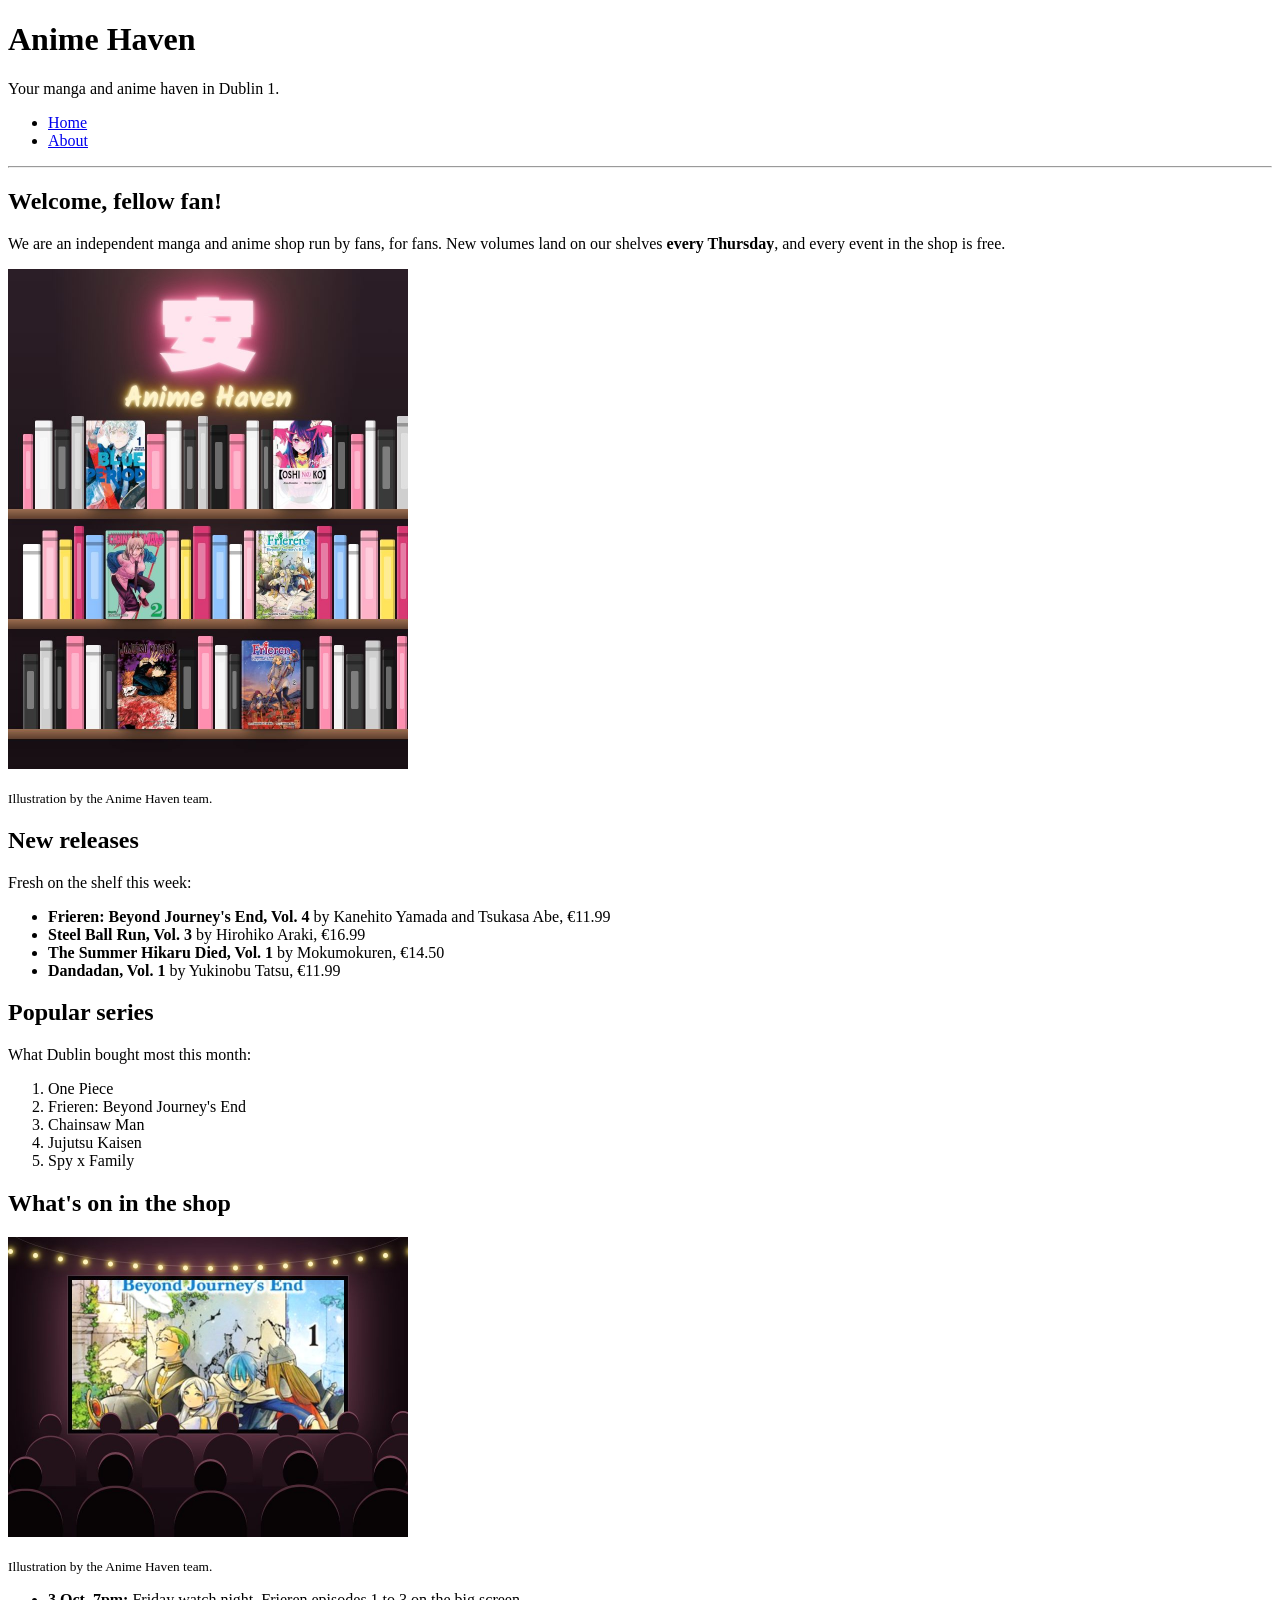
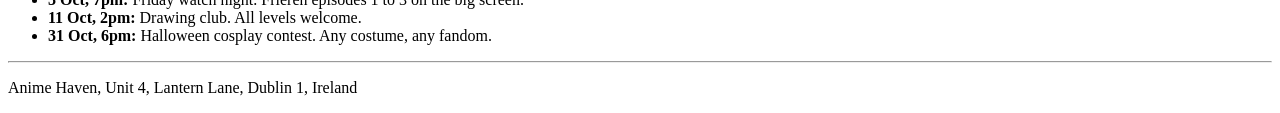
==== index.html @ 0c3c497f "Initial Commit" ====
<!DOCTYPE html>
<html lang="en">
<head>
  <meta charset="utf-8">
  <meta name="viewport" content="width=device-width, initial-scale=1">
  <title>Anime Haven | Manga and anime shop in Dublin</title>
</head>
<body>

  <!-- Header and main menu (same on both pages) -->
  <header>
    <h1>Anime Haven</h1>
    <p>Your manga and anime haven in Dublin 1.</p>
    <nav>
      <ul>
        <li><a href="index.html">Home</a></li>
        <li><a href="about.html">About</a></li>
      </ul>
    </nav>
  </header>

  <hr>

  <main>
    <!-- Welcome -->
    <section>
      <h2>Welcome, fellow fan!</h2>
      <p>We are an independent manga and anime shop run by fans, for fans. New volumes land on our shelves <strong>every Thursday</strong>, and every event in the shop is free.</p>
      <img src="images/shop.jpg" alt="anime haven shelf" width="400">
      <p><small>Illustration by the Anime Haven team.</small></p>
    </section>

    <!-- New releases -->
    <section>
      <h2>New releases</h2>
      <p>Fresh on the shelf this week:</p>
      <ul>
        <li><strong>Frieren: Beyond Journey's End, Vol. 4</strong> by Kanehito Yamada and Tsukasa Abe, €11.99</li>
        <li><strong>Steel Ball Run, Vol. 3</strong> by Hirohiko Araki, €16.99</li>
        <li><strong>The Summer Hikaru Died, Vol. 1</strong> by Mokumokuren, €14.50</li>
        <li><strong>Dandadan, Vol. 1</strong> by Yukinobu Tatsu, €11.99</li>
      </ul>
    </section>

    <!-- Popular series -->
    <section>
      <h2>Popular series</h2>
      <p>What Dublin bought most this month:</p>
      <ol>
        <li>One Piece</li>
        <li>Frieren: Beyond Journey's End</li>
        <li>Chainsaw Man</li>
        <li>Jujutsu Kaisen</li>
        <li>Spy x Family</li>
      </ol>
    </section>

    <!-- Events -->
    <section>
      <h2>What's on in the shop</h2>
      <img src="images/watch-night.jpg" alt="fans watching on big screen" width="400">
      <p><small>Illustration by the Anime Haven team.</small></p>
      <ul>
        <li><strong>3 Oct, 7pm:</strong> Friday watch night. Frieren episodes 1 to 3 on the big screen.</li>
        <li><strong>11 Oct, 2pm:</strong> Drawing club. All levels welcome.</li>
        <li><strong>31 Oct, 6pm:</strong> Halloween cosplay contest. Any costume, any fandom.</li>
      </ul>
    </section>
  </main>

  <hr>

  <footer>
    <p>Anime Haven, Unit 4, Lantern Lane, Dublin 1, Ireland</p>
  </footer>

</body>
</html>
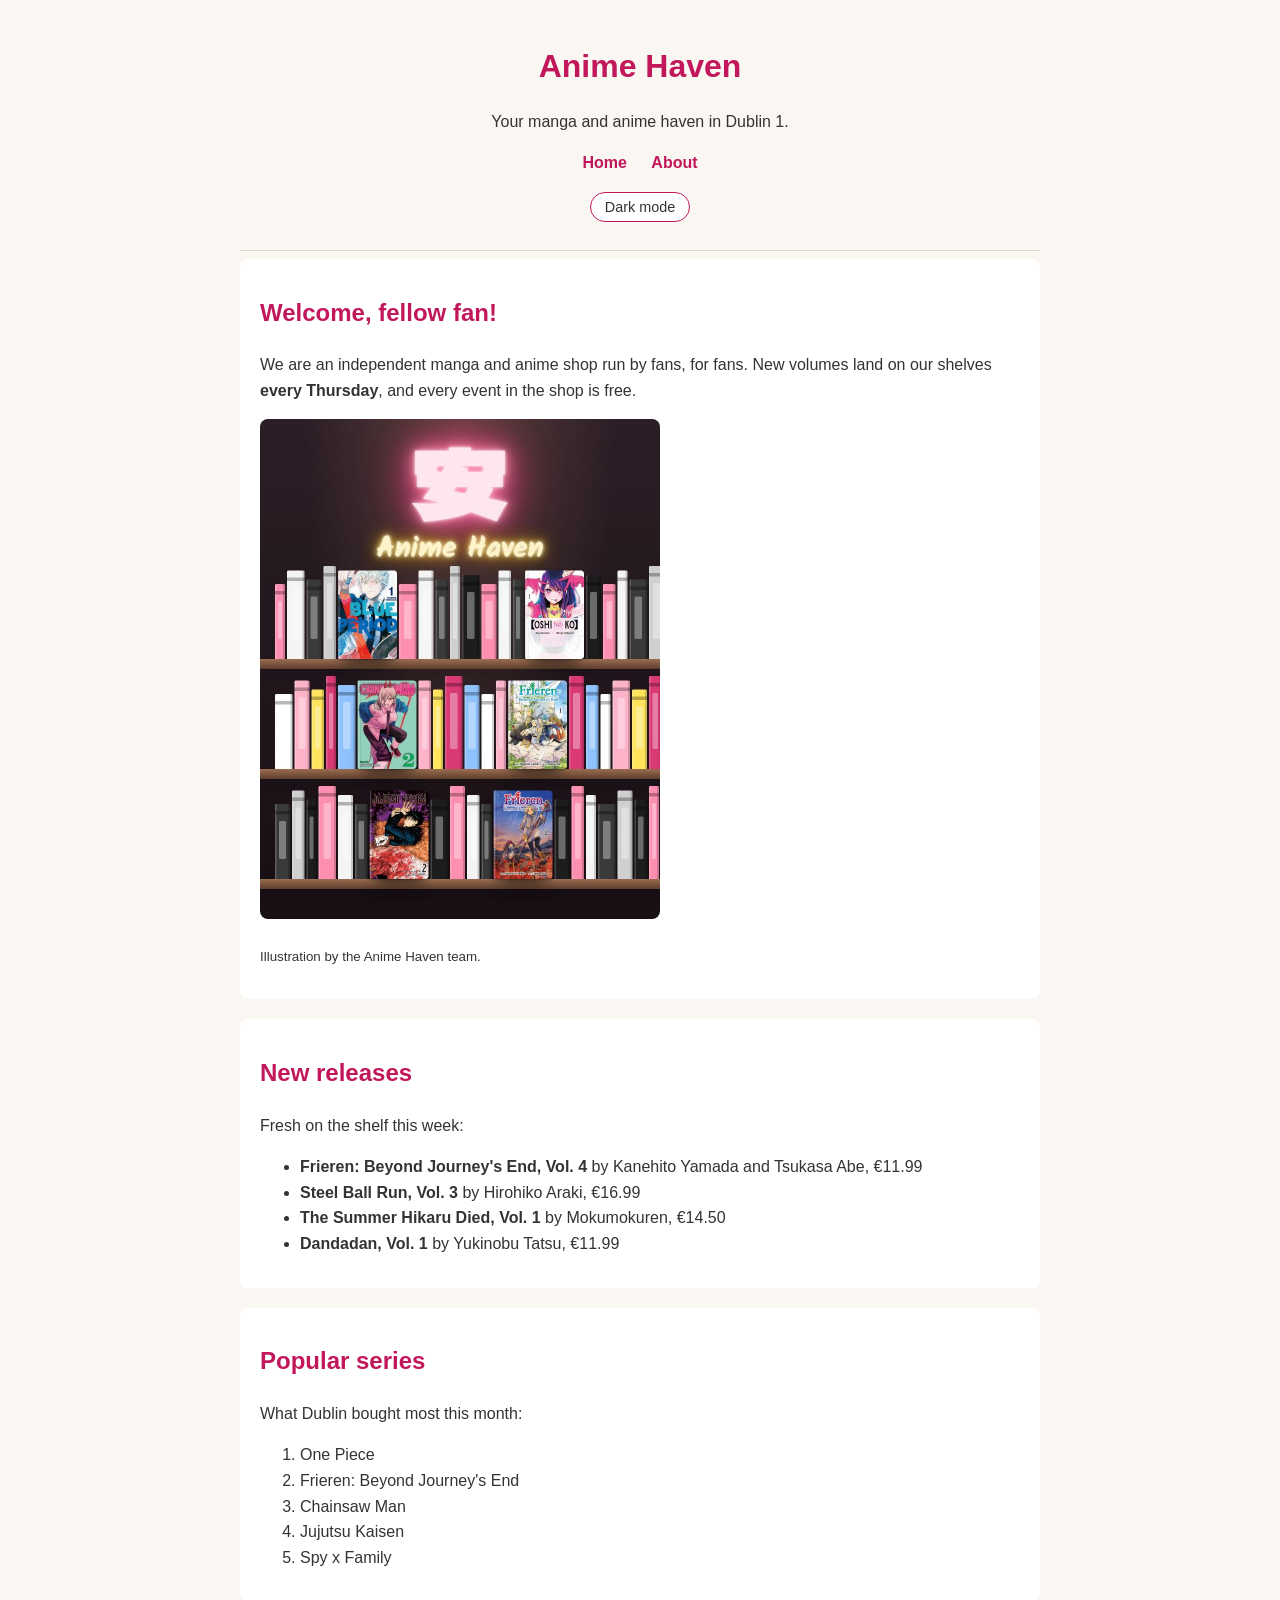
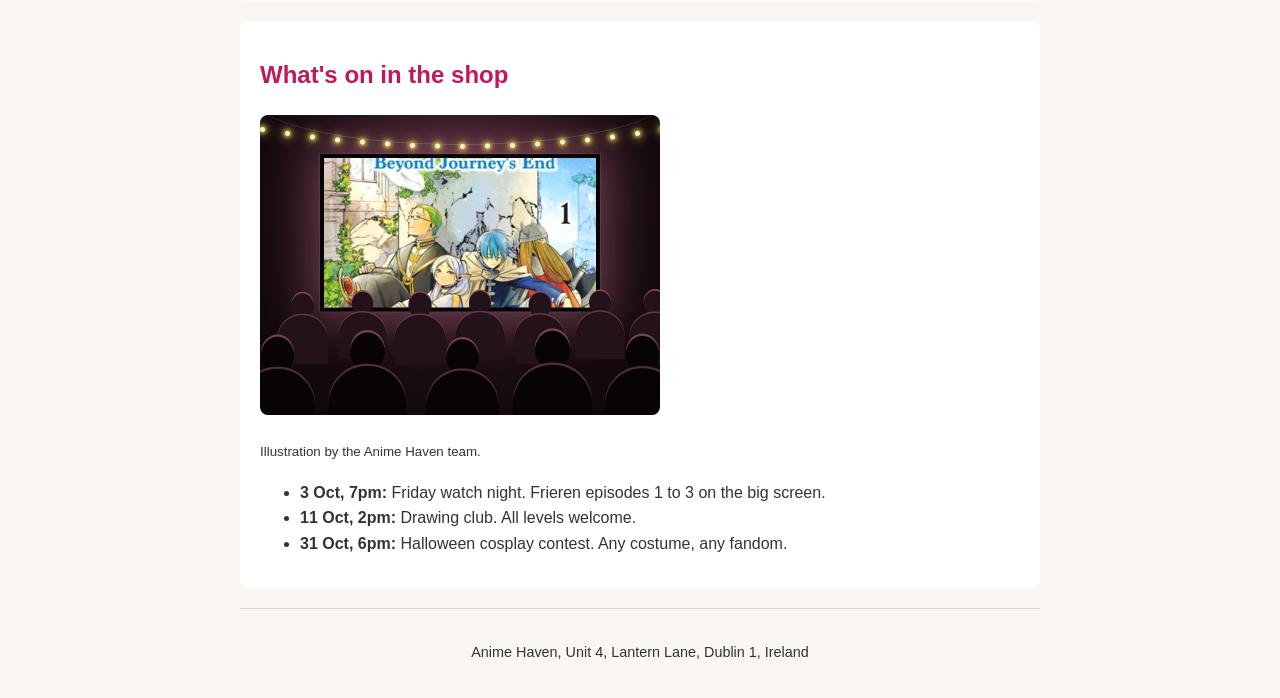
==== commit 7a32bdfa: "Dark mode/light mode switch and simple CSS styling" ====
--- a/index.html
+++ b/index.html
@@ -4,6 +4,7 @@
   <meta charset="utf-8">
   <meta name="viewport" content="width=device-width, initial-scale=1">
   <title>Anime Haven | Manga and anime shop in Dublin</title>
+  <link rel="stylesheet" href="style.css">
 </head>
 <body>
 
@@ -17,6 +18,7 @@
         <li><a href="about.html">About</a></li>
       </ul>
     </nav>
+    <button id="theme-toggle" type="button">Dark mode</button>
   </header>
 
   <hr>
@@ -74,5 +76,6 @@
     <p>Anime Haven, Unit 4, Lantern Lane, Dublin 1, Ireland</p>
   </footer>
 
+  <script src="theme.js"></script>
 </body>
 </html>
--- a/style.css
+++ b/style.css
@@ -0,0 +1,144 @@
+/* ---------- Colour variables ---------- */
+
+/* CSS variables: define a colour once, reuse it everywhere with var(--name).
+   ":root" means the whole page. These are the LIGHT mode colours. */
+:root {
+  --bg: #faf7f2;
+  --text: #333333;
+  --card: #ffffff;
+  --accent: #c2185b;
+  --border: #dddddd;
+  --table-head: #f8e1ea;
+  --line: #e0d6cc;
+}
+
+/* DARK mode: when <html> has data-theme="dark", these values replace
+   the ones above. Every rule using var(...) updates automatically. */
+[data-theme="dark"] {
+  --bg: #1a1a1f;
+  --text: #e6e6e6;
+  --card: #26262d;
+  --accent: #f06292;      /* lighter pink, the dark pink is hard to read on dark */
+  --border: #44444d;
+  --table-head: #3a2530;
+  --line: #44444d;
+}
+
+body {
+  font-family: Arial, Helvetica, sans-serif;
+  color: var(--text);
+  background-color: var(--bg);
+  line-height: 1.6;
+  max-width: 800px;   /* stops lines getting too long on wide screens */
+  margin: 0 auto;     /* 0 top/bottom, auto left/right = centred */
+  padding: 0 20px;    /* breathing room on small screens */
+}
+
+/* header and navigation  */
+
+header {
+  text-align: center;
+  padding: 20px 0;
+}
+
+h1 {
+  color: var(--accent);
+  margin-bottom: 0;
+}
+
+/* The menu list: remove bullets and lay the items out in a row */
+nav ul {
+  list-style: none;
+  padding: 0;
+}
+
+nav li {
+  display: inline-block;   /* side by side, but still able to have padding */
+  margin: 0 10px;
+}
+
+nav a {
+  color: var(--accent);
+  text-decoration: none;   /* removes the default underline */
+  font-weight: bold;
+}
+
+/* :hover applies only while the mouse is over the link */
+nav a:hover {
+  text-decoration: underline;
+}
+
+/* The light/dark switch button */
+#theme-toggle {
+  background-color: var(--card);
+  color: var(--text);
+  border: 1px solid var(--accent);
+  border-radius: 20px;      /* big radius = pill shape */
+  padding: 6px 14px;
+  cursor: pointer;          /* hand cursor so it feels clickable */
+  font-size: 0.9em;
+}
+
+#theme-toggle:hover {
+  background-color: var(--accent);
+  color: var(--card);
+}
+
+/* ---------- Content ---------- */
+
+h2, h3 {
+  color: var(--accent);
+}
+
+/* Each <section> becomes a "card" */
+section {
+  background-color: var(--card);
+  padding: 15px 20px;
+  margin-bottom: 20px;
+  border-radius: 8px;
+}
+
+/* max-width: 100% lets images shrink on narrow screens
+   (the width="400" in the HTML still sets the normal size) */
+img {
+  max-width: 100%;
+  height: auto;
+  border-radius: 8px;
+}
+
+blockquote {
+  border-left: 4px solid var(--accent);
+  margin-left: 0;
+  padding-left: 15px;
+  font-style: italic;
+}
+
+/* ---------- Table (About page) ---------- */
+
+table {
+  border-collapse: collapse;   /* merges double borders into one line */
+}
+
+th, td {
+  border: 1px solid var(--border);
+  padding: 8px 14px;
+  text-align: left;
+}
+
+th {
+  background-color: var(--table-head);
+}
+
+/* ---------- Footer ---------- */
+
+footer {
+  text-align: center;
+  font-size: 0.9em;   /* 90% of the normal text size */
+  padding: 10px 0 20px;
+}
+
+/* The <hr> lines are now redundant, so style them softly */
+hr {
+  border: none;
+  border-top: 1px solid var(--line);
+}
